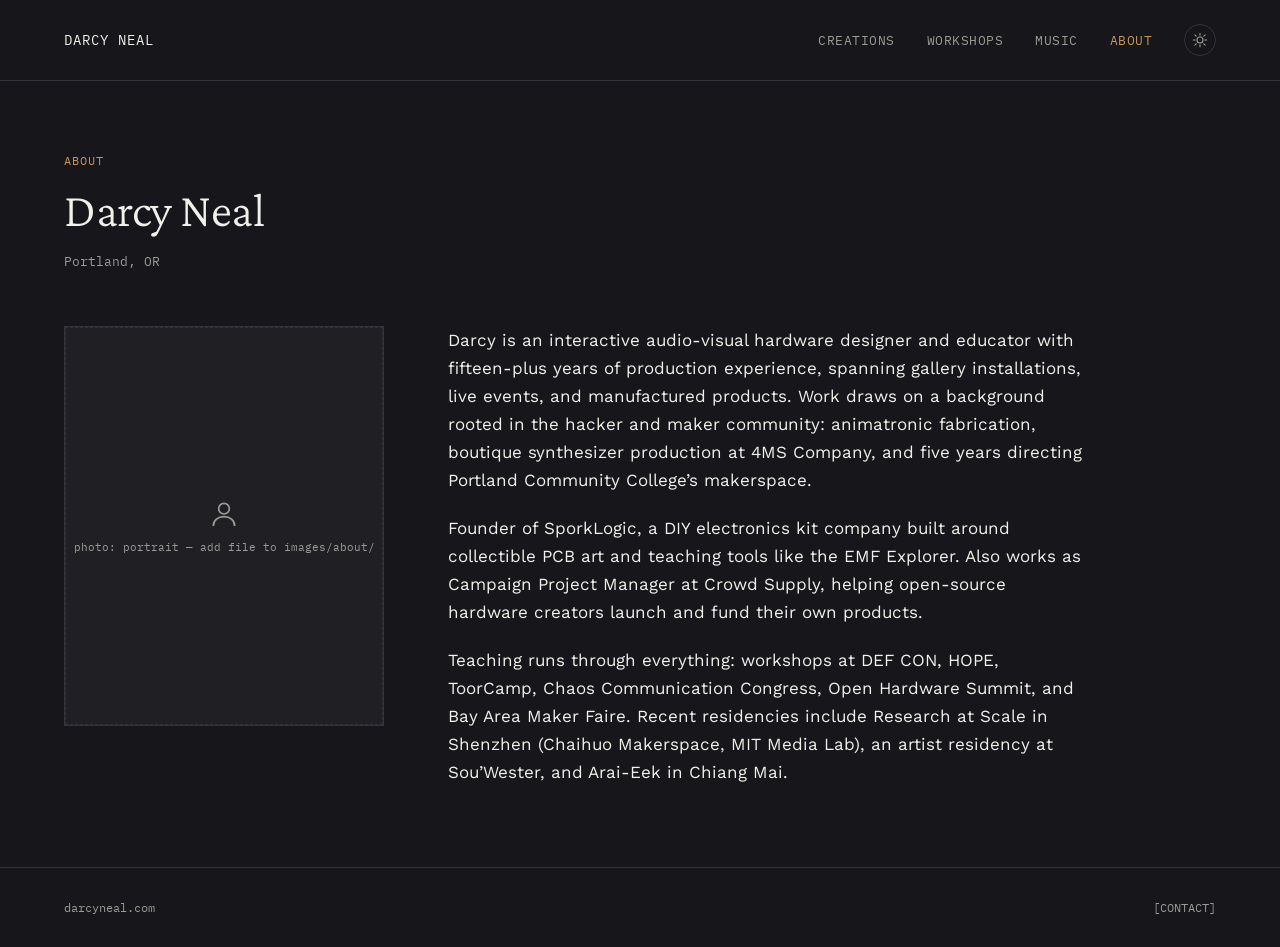
==== about.html @ 598d373e "initial site creation" ====
<!doctype html>
<html lang="en">
<head>
<meta charset="utf-8">
<meta name="viewport" content="width=device-width, initial-scale=1">
<title>About — Darcy Neal</title>
<meta name="description" content="Darcy Neal is an interactive audio-visual hardware designer and educator based in Portland, OR.">
<link rel="stylesheet" href="https://fonts.googleapis.com/css2?family=Crimson+Pro:wght@300;400&family=Work+Sans:wght@400;500&family=IBM+Plex+Mono:wght@400;500&display=swap">
<link rel="stylesheet" href="css/style.css">
</head>
<body>

<nav class="site-nav">
  <div class="logo mono">DARCY NEAL</div>
  <div class="nav-right">
    <div class="nav-links mono">
      <a href="index.html">CREATIONS</a>
      <a href="workshops.html">WORKSHOPS</a>
      <a href="music.html">MUSIC</a>
      <a href="about.html" class="active">ABOUT</a>
    </div>
    <button class="theme-toggle" data-theme-toggle type="button"></button>
  </div>
</nav>

<div class="page-header">
  <div class="eyebrow mono">ABOUT</div>
  <h1 class="display-font">Darcy Neal</h1>
  <div class="meta mono" style="font-size:13px;color:var(--text-muted);">Portland, OR</div>
</div>

<div class="about-main">
  <div class="about-portrait">
    <div style="width:100%;height:100%;display:flex;align-items:center;justify-content:center;flex-direction:column;gap:10px;border:1px dashed var(--border);">
      <svg width="32" height="32" viewBox="0 0 24 24" fill="none" stroke="var(--text-muted)" stroke-width="1.3"><circle cx="12" cy="8" r="4"/><path d="M4 21c0-4.4 3.6-7 8-7s8 2.6 8 7"/></svg>
      <div class="mono" style="font-size:11px;color:var(--text-muted);">photo: portrait — add file to images/about/</div>
    </div>
  </div>
  <div class="about-bio">
    <p>Darcy is an interactive audio-visual hardware designer and educator with fifteen-plus years of production experience, spanning gallery installations, live events, and manufactured products. Work draws on a background rooted in the hacker and maker community: animatronic fabrication, boutique synthesizer production at 4MS Company, and five years directing Portland Community College&rsquo;s makerspace.</p>
    <p>Founder of SporkLogic, a DIY electronics kit company built around collectible PCB art and teaching tools like the EMF Explorer. Also works as Campaign Project Manager at Crowd Supply, helping open-source hardware creators launch and fund their own products.</p>
    <p>Teaching runs through everything: workshops at DEF CON, HOPE, ToorCamp, Chaos Communication Congress, Open Hardware Summit, and Bay Area Maker Faire. Recent residencies include Research at Scale in Shenzhen (Chaihuo Makerspace, MIT Media Lab), an artist residency at Sou&rsquo;Wester, and Arai-Eek in Chiang Mai.</p>
  </div>
</div>

<footer class="site-footer mono">
  <div>darcyneal.com</div>
  <div>[CONTACT]</div>
</footer>

<script src="js/theme.js"></script>
</body>
</html>
---- css/style.css ----
/*
 * css/style.css
 *
 * Shared stylesheet for darcyneal.com. Dark-default design system with a
 * light-mode toggle (js/theme.js flips the [data-theme] attribute and
 * remembers the choice in localStorage). Tokens match
 * darcyneal-com-design-system.md v3 (WCAG AA-checked).
 *
 * No build step: plain CSS, loaded with a <link> tag on every page.
 */

/* ---------- Design tokens ---------- */
:root {
  --bg: #17161A;
  --surface: #201F24;
  --text: #F2F0EA;
  --text-muted: #9C9A93;
  --border: #34323A;
  --accent: #c5965a;
}

:root[data-theme="light"] {
  --bg: #FAFAF8;
  --surface: #FFFFFF;
  --text: #1A1A18;
  --text-muted: #726F66;
  --border: #E4E2D9;
  --accent: #8F6631;
}

/* ---------- Reset ---------- */
* { box-sizing: border-box; }
html, body { margin: 0; padding: 0; }
body {
  background: var(--bg);
  color: var(--text);
  font-family: 'Work Sans', -apple-system, BlinkMacSystemFont, sans-serif;
  transition: background 0.15s, color 0.15s;
  min-height: 100vh;
  display: flex;
  flex-direction: column;
}
img { max-width: 100%; display: block; }
a { color: var(--accent); text-decoration: none; }
a:hover { text-decoration: underline; }
p { margin: 0; }
h1, h2, h3 { margin: 0; }

.mono { font-family: 'IBM Plex Mono', ui-monospace, SFMono-Regular, monospace; }
.body-font { font-family: 'Work Sans', -apple-system, sans-serif; }
.display-font { font-family: 'Crimson Pro', Georgia, serif; font-weight: 300; }

.visually-hidden {
  position: absolute; width: 1px; height: 1px; padding: 0; margin: -1px;
  overflow: hidden; clip: rect(0,0,0,0); white-space: nowrap; border: 0;
}

/* ---------- Nav ---------- */
.site-nav {
  display: flex;
  align-items: center;
  justify-content: space-between;
  padding: 24px 64px;
  border-bottom: 1px solid var(--border);
}
.site-nav .logo {
  font-size: 14px;
  letter-spacing: 1px;
  color: var(--text);
}
.nav-right {
  display: flex;
  align-items: center;
  gap: 32px;
}
.nav-links {
  display: flex;
  gap: 32px;
  font-size: 13px;
  letter-spacing: 0.5px;
  color: var(--text-muted);
}
.nav-links a { color: var(--text-muted); }
.nav-links a.active { color: var(--accent); }
.nav-links a:hover { color: var(--accent); text-decoration: none; }

.theme-toggle {
  cursor: pointer;
  width: 32px;
  height: 32px;
  border-radius: 50%;
  border: 1px solid var(--border);
  background: transparent;
  display: flex;
  align-items: center;
  justify-content: center;
  padding: 0;
  color: var(--text-muted);
}
.theme-toggle:hover { border-color: var(--accent); }
.theme-toggle svg { display: block; }

/* ---------- Hero ---------- */
.hero {
  display: flex;
  flex-direction: column;
  gap: 20px;
  padding: 96px 64px 80px;
  max-width: 900px;
}
.hero h1 {
  font-size: 64px;
  letter-spacing: -1px;
  line-height: 1.05;
}
.hero p.lede {
  font-size: 20px;
  line-height: 1.5;
  max-width: 640px;
  color: var(--text);
}
.hero .meta {
  font-size: 13px;
  color: var(--text-muted);
  letter-spacing: 0.3px;
}

/* ---------- Section label ---------- */
.section-label {
  font-size: 13px;
  letter-spacing: 1px;
  color: var(--text-muted);
  border-bottom: 1px solid var(--border);
  padding-bottom: 16px;
}

/* ---------- Work / card grid ---------- */
.section {
  padding: 0 64px 96px;
}
.work-grid {
  display: grid;
  grid-template-columns: repeat(3, minmax(0, 1fr));
  gap: 32px;
  padding-top: 32px;
}
.card {
  display: flex;
  flex-direction: column;
  gap: 12px;
  color: var(--text);
}
.card:hover { text-decoration: none; }
.card-image {
  overflow: hidden;
  width: 100%;
  aspect-ratio: 4 / 3;
  background: var(--surface);
  border: 1px solid var(--border);
}
.card-image img {
  width: 100%;
  height: 100%;
  object-fit: cover;
  transition: transform 0.5s cubic-bezier(0.2, 0.8, 0.2, 1);
}
.card:hover .card-image img { transform: scale(1.05); }
@media (prefers-reduced-motion: reduce) {
  .card-image img { transition: none; }
}
.card-tag {
  font-size: 12px;
  color: var(--accent);
  letter-spacing: 0.5px;
}
.card-title {
  font-size: 22px;
}
.card-desc {
  font-size: 14px;
  line-height: 1.5;
  color: var(--text-muted);
}

/* ---------- About snippet (home) ---------- */
.about-strip {
  display: flex;
  gap: 64px;
  padding: 80px 64px;
  border-top: 1px solid var(--border);
}
.about-strip .label {
  font-size: 13px;
  letter-spacing: 1px;
  color: var(--text-muted);
  width: 160px;
  flex-shrink: 0;
}
.about-strip .content {
  display: flex;
  flex-direction: column;
  gap: 16px;
  max-width: 640px;
}
.about-strip .content p {
  font-size: 17px;
  line-height: 1.6;
}

/* ---------- Teaser cards (workshops / music) ---------- */
.teaser-grid {
  display: grid;
  grid-template-columns: repeat(2, minmax(0, 1fr));
  gap: 32px;
  padding: 0 64px 96px;
}
.teaser-card {
  display: flex;
  flex-direction: column;
  gap: 8px;
  padding: 32px;
  border: 1px solid var(--border);
}
.teaser-card .label {
  font-size: 12px;
  letter-spacing: 0.5px;
  color: var(--accent);
}
.teaser-card p {
  font-size: 15px;
  line-height: 1.5;
}
.teaser-card a { font-size: 13px; margin-top: 4px; }

/* ---------- Page header (about / workshops / creations) ---------- */
.page-header {
  display: flex;
  flex-direction: column;
  gap: 16px;
  padding: 72px 64px 56px;
  max-width: 780px;
}
.page-header .eyebrow {
  font-size: 12px;
  letter-spacing: 1px;
  color: var(--accent);
}
.page-header h1 {
  font-size: 48px;
  letter-spacing: -0.5px;
  line-height: 1.1;
}
.page-header p.dek {
  font-size: 17px;
  line-height: 1.5;
  color: var(--text-muted);
}

/* ---------- About page ---------- */
.about-main {
  display: flex;
  gap: 64px;
  padding: 0 64px 80px;
  align-items: flex-start;
}
.about-portrait {
  width: 320px;
  height: 400px;
  flex-shrink: 0;
  overflow: hidden;
  background: var(--surface);
  border: 1px solid var(--border);
}
.about-portrait img { width: 100%; height: 100%; object-fit: cover; }
.about-bio {
  display: flex;
  flex-direction: column;
  gap: 20px;
  max-width: 640px;
  font-size: 17px;
  line-height: 1.65;
}

/* ---------- Workshops page ---------- */
.workshop-grid {
  display: grid;
  grid-template-columns: repeat(2, minmax(0, 1fr));
  gap: 32px;
  padding: 0 64px 96px;
}
.workshop-card {
  display: flex;
  flex-direction: column;
  gap: 12px;
  padding: 32px;
  border: 1px solid var(--border);
}
.workshop-card .thumb {
  width: 100%;
  height: 180px;
  overflow: hidden;
  background: var(--surface);
  border: 1px solid var(--border);
}
.workshop-card .thumb img { width: 100%; height: 100%; object-fit: cover; }
.workshop-card h3 {
  font-size: 22px;
  font-weight: 400;
}
.workshop-card p {
  font-size: 14px;
  line-height: 1.6;
}
.workshop-card .venues {
  font-size: 11px;
  color: var(--text-muted);
  margin-top: 4px;
}

/* ---------- Post / creation page ---------- */
.post-header {
  display: flex;
  flex-direction: column;
  gap: 16px;
  padding: 72px 64px 48px;
  max-width: 780px;
}
.post-header .eyebrow {
  font-size: 12px;
  letter-spacing: 1px;
  color: var(--accent);
}
.post-header h1 {
  font-size: 48px;
  letter-spacing: -0.5px;
  line-height: 1.1;
}
.post-header .meta {
  font-size: 13px;
  color: var(--text-muted);
}

.post-hero {
  width: 100%;
  max-height: 560px;
  overflow: hidden;
  background: var(--surface);
  border-top: 1px solid var(--border);
  border-bottom: 1px solid var(--border);
}
.post-hero img {
  width: 100%;
  height: 100%;
  object-fit: cover;
  animation: kenburns 24s ease-in-out infinite alternate;
}
@keyframes kenburns {
  from { transform: scale(1); }
  to { transform: scale(1.07); }
}
@media (prefers-reduced-motion: reduce) {
  .post-hero img { animation: none; }
}

.post-body-wrap {
  display: flex;
  padding: 80px 64px;
  gap: 64px;
}
.post-body-wrap .rail {
  font-size: 12px;
  letter-spacing: 1px;
  color: var(--text-muted);
  width: 160px;
  flex-shrink: 0;
  padding-top: 4px;
}
.post-body {
  display: flex;
  flex-direction: column;
  gap: 20px;
  max-width: 640px;
  font-size: 17px;
  line-height: 1.65;
}

.post-gallery {
  display: grid;
  grid-template-columns: repeat(auto-fill, minmax(220px, 1fr));
  gap: 16px;
  padding: 0 64px 64px;
}
.post-gallery figure {
  margin: 0;
  overflow: hidden;
  border: 1px solid var(--border);
  background: var(--surface);
}
.post-gallery img {
  width: 100%;
  height: 220px;
  object-fit: cover;
  transition: transform 0.5s cubic-bezier(0.2, 0.8, 0.2, 1);
}
.post-gallery figure:hover img { transform: scale(1.05); }
@media (prefers-reduced-motion: reduce) {
  .post-gallery img { transition: none; }
}

.post-videos {
  display: flex;
  flex-direction: column;
  gap: 24px;
  padding: 0 64px 64px;
}
.post-videos .video-embed {
  position: relative;
  width: 100%;
  max-width: 780px;
  aspect-ratio: 16 / 9;
  background: var(--surface);
  border: 1px solid var(--border);
}
.post-videos .video-embed iframe,
.post-videos .video-embed video {
  width: 100%;
  height: 100%;
  border: 0;
  display: block;
}
.post-videos .video-caption {
  font-size: 12px;
  color: var(--text-muted);
  margin-top: 8px;
}

.post-tags {
  display: flex;
  gap: 12px;
  padding: 0 64px 96px;
  flex-wrap: wrap;
}
.post-tags .tag {
  font-size: 12px;
  padding: 6px 14px;
  border: 1px solid var(--accent);
  color: var(--accent);
}

.post-not-found {
  padding: 96px 64px;
  display: flex;
  flex-direction: column;
  gap: 16px;
  max-width: 640px;
}

/* ---------- Footer ---------- */
.site-footer {
  display: flex;
  justify-content: space-between;
  align-items: center;
  padding: 32px 64px;
  border-top: 1px solid var(--border);
  font-size: 12px;
  color: var(--text-muted);
  margin-top: auto;
}

/* ---------- Responsive ---------- */
@media (max-width: 960px) {
  .site-nav, .hero, .section, .about-strip, .teaser-grid,
  .page-header, .about-main, .workshop-grid, .post-header,
  .post-body-wrap, .post-gallery, .post-videos, .post-tags, .site-footer {
    padding-left: 24px;
    padding-right: 24px;
  }
  .work-grid { grid-template-columns: repeat(2, minmax(0, 1fr)); }
  .teaser-grid, .workshop-grid { grid-template-columns: 1fr; }
  .about-main { flex-direction: column; }
  .about-portrait { width: 100%; height: 280px; }
  .about-strip, .post-body-wrap { flex-direction: column; gap: 20px; }
  .hero h1 { font-size: 44px; }
  .page-header h1, .post-header h1 { font-size: 36px; }
}

@media (max-width: 600px) {
  .work-grid { grid-template-columns: 1fr; }
  .nav-links { gap: 18px; font-size: 12px; }
  .site-nav { padding: 18px 20px; }
  .hero { padding: 56px 20px 48px; }
  .hero h1 { font-size: 34px; }
  .hero p.lede { font-size: 17px; }
}
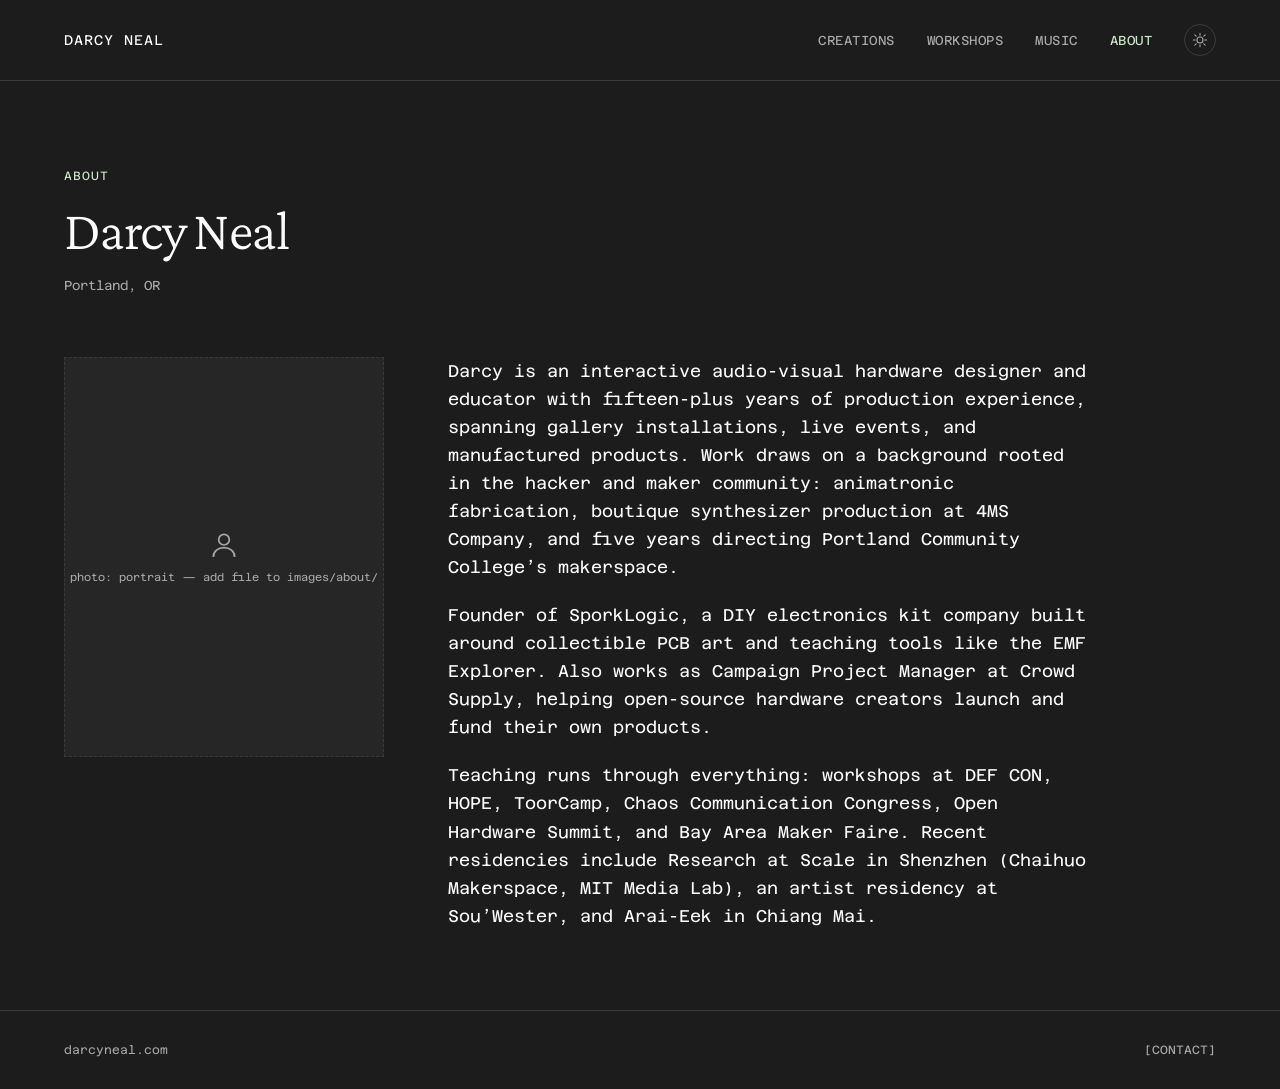
==== commit 86083c4e: "update instructions" ====
--- a/about.html
+++ b/about.html
@@ -5,7 +5,7 @@
 <meta name="viewport" content="width=device-width, initial-scale=1">
 <title>About — Darcy Neal</title>
 <meta name="description" content="Darcy Neal is an interactive audio-visual hardware designer and educator based in Portland, OR.">
-<link rel="stylesheet" href="https://fonts.googleapis.com/css2?family=Crimson+Pro:wght@300;400&family=Work+Sans:wght@400;500&family=IBM+Plex+Mono:wght@400;500&display=swap">
+<link rel="stylesheet" href="https://fonts.googleapis.com/css2?family=Crimson+Pro:wght@300;400&family=Azeret+Mono:wght@400;500&display=swap">
 <link rel="stylesheet" href="css/style.css">
 </head>
 <body>
@@ -14,7 +14,7 @@
   <div class="logo mono">DARCY NEAL</div>
   <div class="nav-right">
     <div class="nav-links mono">
-      <a href="index.html">CREATIONS</a>
+      <a href="work.html">CREATIONS</a>
       <a href="workshops.html">WORKSHOPS</a>
       <a href="music.html">MUSIC</a>
       <a href="about.html" class="active">ABOUT</a>
--- a/css/style.css
+++ b/css/style.css
@@ -9,23 +9,38 @@
  * No build step: plain CSS, loaded with a <link> tag on every page.
  */
 
-/* ---------- Design tokens ---------- */
+/* ---------- Design tokens ----------
+ * Lifted from the actual Allier Ho palette (allierho.com /
+ * styles.refero.design), not invented: Press Black / Charcoal Trace /
+ * Warm Paper / Ash are Allier Ho's own neutral tokens, Dusty Mauve and
+ * Pale Sage are its two chromatic accents. Allier Ho itself ships one
+ * light theme only; dark is our extrapolation using its own neutral
+ * ramp, contrast-checked (see chat for the numbers) rather than guessed.
+ * Pale Sage leads as the accent in dark mode and Dusty Mauve in light,
+ * since mauve only reaches 2.6-2.9:1 on the dark neutrals (fails AA)
+ * while sage clears 11-13:1 on them; mauve still appears in dark mode
+ * as a large panel fill, just not as small text/borders.
+ */
 :root {
-  --bg: #17161A;
-  --surface: #201F24;
-  --text: #F2F0EA;
-  --text-muted: #9C9A93;
-  --border: #34323A;
-  --accent: #c5965a;
+  --bg: #1c1c1c;        /* Press Black */
+  --surface: #262626;   /* Charcoal Trace */
+  --text: #fcfcfc;      /* Warm Paper, reused as ink on dark */
+  --text-muted: #a8a8a8;/* Ash — 7.17:1 on Press Black */
+  --border: #3a3a3a;    /* interpolated hairline, Allier Ho has no dark border token */
+  --accent: #cee6cc;    /* Pale Sage — 12.83:1 on Press Black */
+  --accent-panel: #6c5f7d; /* Dusty Mauve, reserved for large fills, not text/borders, in dark mode */
+  --shadow-strong: rgba(0, 0, 0, 0.55);
 }
 
 :root[data-theme="light"] {
-  --bg: #FAFAF8;
-  --surface: #FFFFFF;
-  --text: #1A1A18;
-  --text-muted: #726F66;
-  --border: #E4E2D9;
-  --accent: #8F6631;
+  --bg: #fcfcfc;         /* Warm Paper, exact */
+  --surface: #fcfcfc;    /* Allier Ho uses the same flat paper for cards, no separate surface tone */
+  --text: #000000;       /* Deep Ink, exact */
+  --text-muted: #737373; /* Ash #a8a8a8 only hits 2.32:1 on paper (fails AA); darkened to 4.62:1 */
+  --border: #a8a8a8;     /* Ash, exact — used for hairlines, not text, so the AA note above doesn't apply */
+  --accent: #6c5f7d;     /* Dusty Mauve, exact */
+  --accent-panel: #6c5f7d;
+  --shadow-strong: rgba(28, 28, 28, 0.18);
 }
 
 /* ---------- Reset ---------- */
@@ -34,20 +49,58 @@
 body {
   background: var(--bg);
   color: var(--text);
-  font-family: 'Work Sans', -apple-system, BlinkMacSystemFont, sans-serif;
+  /* Allier Ho's signature pairing: Azeret Mono carries BOTH body copy and
+     labels (not a separate sans body font) against the Crimson Pro display
+     serif. System sans is reserved for nav links / micro-labels only. */
+  font-family: 'Azeret Mono', 'IBM Plex Mono', ui-monospace, SFMono-Regular, monospace;
   transition: background 0.15s, color 0.15s;
   min-height: 100vh;
   display: flex;
   flex-direction: column;
 }
 img { max-width: 100%; display: block; }
-a { color: var(--accent); text-decoration: none; }
+a { color: var(--accent); text-decoration: none; text-underline-offset: 3px; }
 a:hover { text-decoration: underline; }
+
+/* Pill outline button: transparent at rest, 1px border, 200px radius
+   (Allier Ho's actual spec). Fills solid with the accent on hover per
+   your call, departing from the reference's own "never fill" rule, for
+   a clearer, higher-impact click affordance. */
+.btn-pill {
+  display: inline-flex;
+  align-items: center;
+  gap: 8px;
+  border: 1px solid var(--accent);
+  color: var(--accent);
+  border-radius: 200px;
+  padding: 10px 22px;
+  font-family: 'Azeret Mono', 'IBM Plex Mono', ui-monospace, monospace;
+  font-size: 12px;
+  letter-spacing: 0.8px;
+  text-transform: uppercase;
+  text-decoration: none;
+  background: transparent;
+  transition: background 0.2s, border-color 0.2s, color 0.2s;
+}
+.btn-pill:hover {
+  background: var(--accent);
+  border-color: var(--accent);
+  color: var(--bg);
+  text-decoration: none;
+}
 p { margin: 0; }
 h1, h2, h3 { margin: 0; }
 
-.mono { font-family: 'IBM Plex Mono', ui-monospace, SFMono-Regular, monospace; }
-.body-font { font-family: 'Work Sans', -apple-system, sans-serif; }
+.mono {
+  /* Deliberate deviation from Allier Ho here: their own nav/tags use a
+     neutral system sans, with mono reserved for body only. Your design
+     doc calls mono-for-labels "a direct, honest nod to schematics and
+     code" specifically for you, so this demo keeps mono on nav/tags too,
+     both body and labels, and lets Crimson Pro carry 100% of the serif
+     contrast instead. */
+  font-family: 'Azeret Mono', 'IBM Plex Mono', ui-monospace, SFMono-Regular, monospace;
+}
+.body-font { font-family: 'Azeret Mono', 'IBM Plex Mono', ui-monospace, monospace; }
 .display-font { font-family: 'Crimson Pro', Georgia, serif; font-weight: 300; }
 
 .visually-hidden {
@@ -105,13 +158,30 @@
   display: flex;
   flex-direction: column;
   gap: 20px;
-  padding: 96px 64px 80px;
+  padding: 120px 64px 88px;
   max-width: 900px;
 }
+
+/* ---------- Scroll reveal (demo) ---------- */
+.reveal {
+  opacity: 0;
+  transform: translateY(18px);
+  transition: opacity 0.7s cubic-bezier(0.2, 0.7, 0.2, 1), transform 0.7s cubic-bezier(0.2, 0.7, 0.2, 1);
+}
+.reveal.is-visible {
+  opacity: 1;
+  transform: none;
+}
+.reveal-group .reveal:nth-child(2) { transition-delay: 0.08s; }
+.reveal-group .reveal:nth-child(3) { transition-delay: 0.16s; }
+.reveal-group .reveal:nth-child(4) { transition-delay: 0.24s; }
+@media (prefers-reduced-motion: reduce) {
+  .reveal { opacity: 1; transform: none; transition: none; }
+}
 .hero h1 {
-  font-size: 64px;
-  letter-spacing: -1px;
-  line-height: 1.05;
+  font-size: 76px;
+  letter-spacing: -2.4px;
+  line-height: 1.0;
 }
 .hero p.lede {
   font-size: 20px;
@@ -136,45 +206,85 @@
 
 /* ---------- Work / card grid ---------- */
 .section {
-  padding: 0 64px 96px;
+  padding: 0 64px 120px;
+}
+/* Home's curated teaser, modeled on Allier Ho's "See the latest &
+   greatest" home section: centered heading, a small grid, one button
+   below, rather than the full archive this page used to show inline. */
+.section-centered {
+  display: flex;
+  flex-direction: column;
+  align-items: center;
+  text-align: center;
+  gap: 40px;
+}
+.section-centered .work-grid { width: 100%; padding-top: 0; }
+.section-heading {
+  font-size: 44px;
+  font-weight: 300;
+  letter-spacing: -1.2px;
+  line-height: 1.1;
+  max-width: 640px;
+}
+.btn-pill-centered { align-self: center; }
+
+/* "More work" strip at the bottom of a project detail page */
+.more-work {
+  margin-top: 80px;
+  padding-top: 64px;
+  border-top: 1px solid var(--border);
 }
 .work-grid {
   display: grid;
   grid-template-columns: repeat(3, minmax(0, 1fr));
-  gap: 32px;
-  padding-top: 32px;
+  gap: 40px;
+  padding-top: 40px;
 }
 .card {
   display: flex;
   flex-direction: column;
-  gap: 12px;
+  gap: 14px;
   color: var(--text);
 }
 .card:hover { text-decoration: none; }
 .card-image {
+  /* Full-bleed, borderless imagery: the photo is the component, no frame
+     around it. Background is only a placeholder tint while it loads.
+     Hover elevation + zoom live on this wrapper so they don't fight the
+     always-on Ken Burns animation on the img inside (two separate
+     transformed elements compose cleanly; one element can't run a CSS
+     animation and a hover transition on the same property smoothly). */
   overflow: hidden;
   width: 100%;
   aspect-ratio: 4 / 3;
   background: var(--surface);
-  border: 1px solid var(--border);
+  transition: transform 0.5s cubic-bezier(0.2, 0.8, 0.2, 1), box-shadow 0.5s ease;
+}
+.card:hover .card-image {
+  transform: scale(1.035);
+  box-shadow: 0 28px 56px -20px var(--shadow-strong);
+  z-index: 1;
 }
 .card-image img {
   width: 100%;
   height: 100%;
   object-fit: cover;
-  transition: transform 0.5s cubic-bezier(0.2, 0.8, 0.2, 1);
-}
-.card:hover .card-image img { transform: scale(1.05); }
+  /* Slight continuous animation on every image, a CSS Ken Burns drift
+     rather than per-photo GIFs: same "it's alive" effect at a few bytes
+     of CSS instead of re-exporting dozens of photos as animated files. */
+  animation: kenburns 26s ease-in-out infinite alternate;
+}
 @media (prefers-reduced-motion: reduce) {
-  .card-image img { transition: none; }
+  .card-image, .card-image img { transition: none; animation: none; }
 }
 .card-tag {
   font-size: 12px;
   color: var(--accent);
-  letter-spacing: 0.5px;
+  letter-spacing: 0.8px;
 }
 .card-title {
-  font-size: 22px;
+  font-size: 25px;
+  letter-spacing: -0.3px;
 }
 .card-desc {
   font-size: 14px;
@@ -183,11 +293,15 @@
 }
 
 /* ---------- About snippet (home) ---------- */
+/* Full-bleed surface-tinted band: depth from a color shift, not a shadow or
+   a border, so this section reads as distinct even at a glance or mid-scroll. */
 .about-strip {
   display: flex;
   gap: 64px;
-  padding: 80px 64px;
+  padding: 100px 64px;
+  background: var(--surface);
   border-top: 1px solid var(--border);
+  border-bottom: 1px solid var(--border);
 }
 .about-strip .label {
   font-size: 13px;
@@ -199,11 +313,11 @@
 .about-strip .content {
   display: flex;
   flex-direction: column;
-  gap: 16px;
+  gap: 20px;
   max-width: 640px;
 }
 .about-strip .content p {
-  font-size: 17px;
+  font-size: 18px;
   line-height: 1.6;
 }
 
@@ -212,32 +326,122 @@
   display: grid;
   grid-template-columns: repeat(2, minmax(0, 1fr));
   gap: 32px;
-  padding: 0 64px 96px;
+  padding: 0 64px 120px;
 }
 .teaser-card {
   display: flex;
   flex-direction: column;
-  gap: 8px;
-  padding: 32px;
-  border: 1px solid var(--border);
+  gap: 14px;
+  padding: 40px;
+  background: var(--surface);
 }
 .teaser-card .label {
   font-size: 12px;
-  letter-spacing: 0.5px;
+  letter-spacing: 0.8px;
   color: var(--accent);
 }
 .teaser-card p {
   font-size: 15px;
   line-height: 1.5;
 }
-.teaser-card a { font-size: 13px; margin-top: 4px; }
+.teaser-card .btn-pill { align-self: flex-start; margin-top: 6px; }
+
+/* ---------- Workshops feature (home) ---------- */
+/* Modeled on Allier Ho's "Experimentation is always celebrated here"
+   section: centered heading/dek, then a staggered masonry of real photos
+   at their own natural aspect ratios rather than a uniform grid, so this
+   section reads differently from the Creations card grid above it instead
+   of repeating the same box shape with a different label. */
+.workshops-feature { border-top: 1px solid var(--border); padding-top: 56px; padding-bottom: 64px; }
+.feature-dek {
+  font-size: 16px;
+  line-height: 1.6;
+  color: var(--text-muted);
+  max-width: 580px;
+  margin-top: -16px;
+}
+/* Fixed-height grid rather than natural-aspect columns: three real photos
+   at different proportions still reads as staggered/asymmetric (one tall
+   left tile, two stacked right tiles), but the section's total height is
+   capped instead of ballooning to whatever the tallest source photo is,
+   so it lands in the same rough footprint as the sections before/after it. */
+.workshop-masonry {
+  display: grid;
+  grid-template-columns: 1.15fr 1fr;
+  grid-template-rows: repeat(2, 1fr);
+  gap: 24px;
+  width: 100%;
+  max-width: 820px;
+  height: 300px;
+}
+.workshop-masonry figure {
+  margin: 0;
+  overflow: hidden;
+  background: var(--surface);
+  height: 100%;
+}
+.workshop-masonry figure:nth-child(1) { grid-row: 1 / 3; }
+.workshop-masonry img {
+  display: block;
+  width: 100%;
+  height: 100%;
+  object-fit: cover;
+  animation: kenburns 26s ease-in-out infinite alternate;
+}
+@media (prefers-reduced-motion: reduce) {
+  .workshop-masonry img { animation: none; }
+}
+
+/* ---------- Quote section (home: music) ---------- */
+/* Centered italic pull-quote, no card/box/label column at all: distinct
+   again from both the grid above and the masonry above that, text-only
+   since there's no music imagery yet (the page itself says so). */
+.quote-section {
+  display: flex;
+  flex-direction: column;
+  align-items: center;
+  text-align: center;
+  gap: 32px;
+  padding: 230px 64px;
+  border-top: 1px solid var(--border);
+}
+.quote-section blockquote {
+  margin: 0;
+  max-width: 740px;
+  font-size: 34px;
+  font-weight: 300;
+  line-height: 1.35;
+  letter-spacing: -0.4px;
+}
+.quote-section blockquote em { font-style: italic; color: var(--accent); }
+
+/* ---------- Home footer (About + Day job + contact) ---------- */
+/* Allier Ho's own About content lives in its footer, not as a mid-page
+   section, so Darcy's homepage teaser for About and the Crowd Supply day
+   job both fold in here too rather than getting their own repeated block. */
+.home-footer { border-top: 1px solid var(--border); background: var(--surface); }
+.home-footer-grid {
+  display: grid;
+  grid-template-columns: repeat(3, minmax(0, 1fr));
+  gap: 48px;
+  padding: 96px 64px 64px;
+}
+.home-footer-col { display: flex; flex-direction: column; gap: 16px; }
+.home-footer-col .label {
+  font-size: 13px;
+  letter-spacing: 1px;
+  color: var(--text-muted);
+}
+.home-footer-col p { font-size: 15px; line-height: 1.6; }
+.home-footer-col .btn-pill { align-self: flex-start; margin-top: 2px; }
+.home-footer .site-footer { border-top: 1px solid var(--border); margin-top: 0; }
 
 /* ---------- Page header (about / workshops / creations) ---------- */
 .page-header {
   display: flex;
   flex-direction: column;
-  gap: 16px;
-  padding: 72px 64px 56px;
+  gap: 18px;
+  padding: 88px 64px 64px;
   max-width: 780px;
 }
 .page-header .eyebrow {
@@ -246,9 +450,9 @@
   color: var(--accent);
 }
 .page-header h1 {
-  font-size: 48px;
-  letter-spacing: -0.5px;
-  line-height: 1.1;
+  font-size: 56px;
+  letter-spacing: -1.6px;
+  line-height: 1.05;
 }
 .page-header p.dek {
   font-size: 17px;
@@ -269,7 +473,6 @@
   flex-shrink: 0;
   overflow: hidden;
   background: var(--surface);
-  border: 1px solid var(--border);
 }
 .about-portrait img { width: 100%; height: 100%; object-fit: cover; }
 .about-bio {
@@ -286,26 +489,26 @@
   display: grid;
   grid-template-columns: repeat(2, minmax(0, 1fr));
   gap: 32px;
-  padding: 0 64px 96px;
+  padding: 0 64px 120px;
 }
 .workshop-card {
   display: flex;
   flex-direction: column;
-  gap: 12px;
-  padding: 32px;
-  border: 1px solid var(--border);
+  gap: 14px;
+  padding: 40px;
+  background: var(--surface);
 }
 .workshop-card .thumb {
   width: 100%;
-  height: 180px;
+  height: 200px;
   overflow: hidden;
-  background: var(--surface);
-  border: 1px solid var(--border);
+  background: var(--bg);
 }
 .workshop-card .thumb img { width: 100%; height: 100%; object-fit: cover; }
 .workshop-card h3 {
-  font-size: 22px;
-  font-weight: 400;
+  font-size: 24px;
+  font-weight: 300;
+  letter-spacing: -0.3px;
 }
 .workshop-card p {
   font-size: 14px;
@@ -322,7 +525,7 @@
   display: flex;
   flex-direction: column;
   gap: 16px;
-  padding: 72px 64px 48px;
+  padding: 88px 64px 48px;
   max-width: 780px;
 }
 .post-header .eyebrow {
@@ -331,9 +534,9 @@
   color: var(--accent);
 }
 .post-header h1 {
-  font-size: 48px;
-  letter-spacing: -0.5px;
-  line-height: 1.1;
+  font-size: 56px;
+  letter-spacing: -1.6px;
+  line-height: 1.05;
 }
 .post-header .meta {
   font-size: 13px;
@@ -393,7 +596,6 @@
 .post-gallery figure {
   margin: 0;
   overflow: hidden;
-  border: 1px solid var(--border);
   background: var(--surface);
 }
 .post-gallery img {
@@ -442,8 +644,9 @@
 }
 .post-tags .tag {
   font-size: 12px;
-  padding: 6px 14px;
+  padding: 8px 18px;
   border: 1px solid var(--accent);
+  border-radius: 200px;
   color: var(--accent);
 }
 
@@ -471,7 +674,8 @@
 @media (max-width: 960px) {
   .site-nav, .hero, .section, .about-strip, .teaser-grid,
   .page-header, .about-main, .workshop-grid, .post-header,
-  .post-body-wrap, .post-gallery, .post-videos, .post-tags, .site-footer {
+  .post-body-wrap, .post-gallery, .post-videos, .post-tags, .site-footer,
+  .quote-section, .home-footer-grid {
     padding-left: 24px;
     padding-right: 24px;
   }
@@ -480,8 +684,14 @@
   .about-main { flex-direction: column; }
   .about-portrait { width: 100%; height: 280px; }
   .about-strip, .post-body-wrap { flex-direction: column; gap: 20px; }
+  .home-footer-grid { grid-template-columns: 1fr; gap: 40px; }
+  .quote-section blockquote { font-size: 26px; }
   .hero h1 { font-size: 44px; }
   .page-header h1, .post-header h1 { font-size: 36px; }
+}
+@media (max-width: 700px) {
+  .workshop-masonry { column-count: 1; }
+  .workshop-masonry figure:nth-child(2) { margin-top: 0; }
 }
 
 @media (max-width: 600px) {
